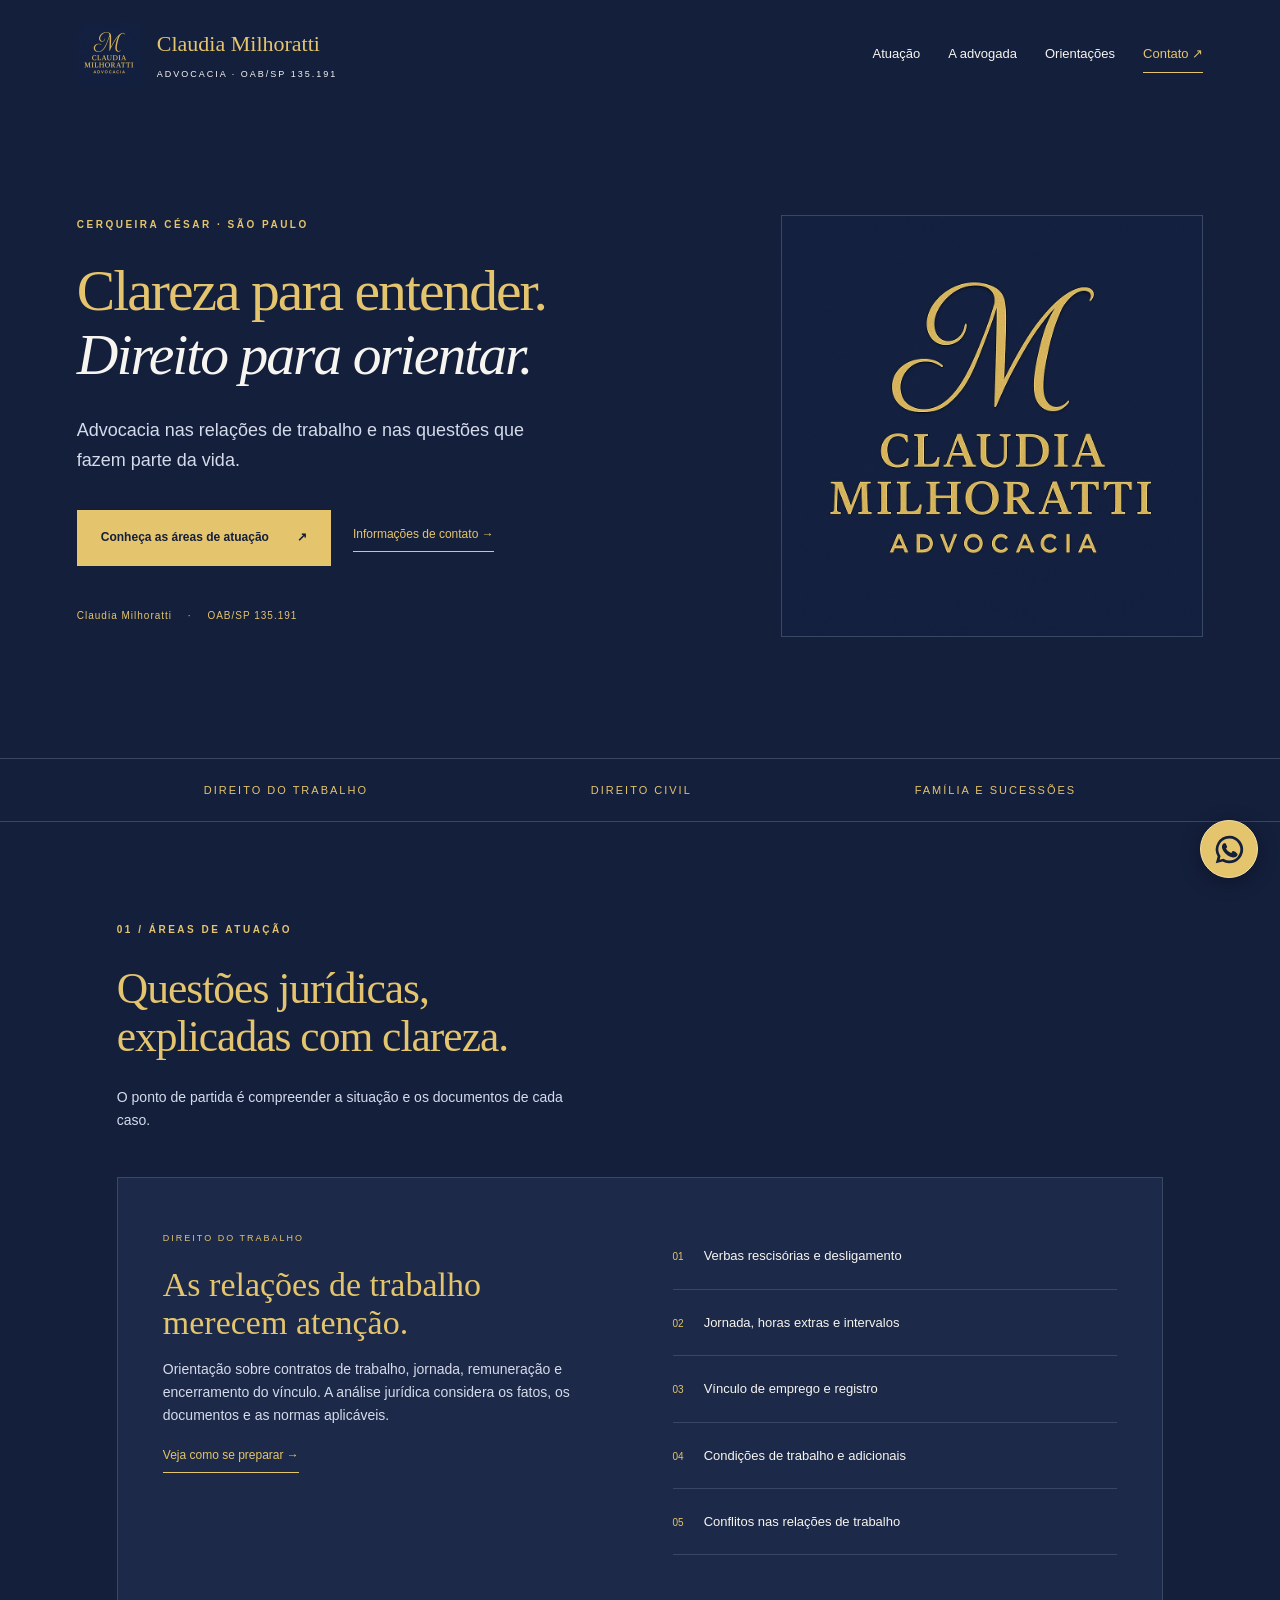
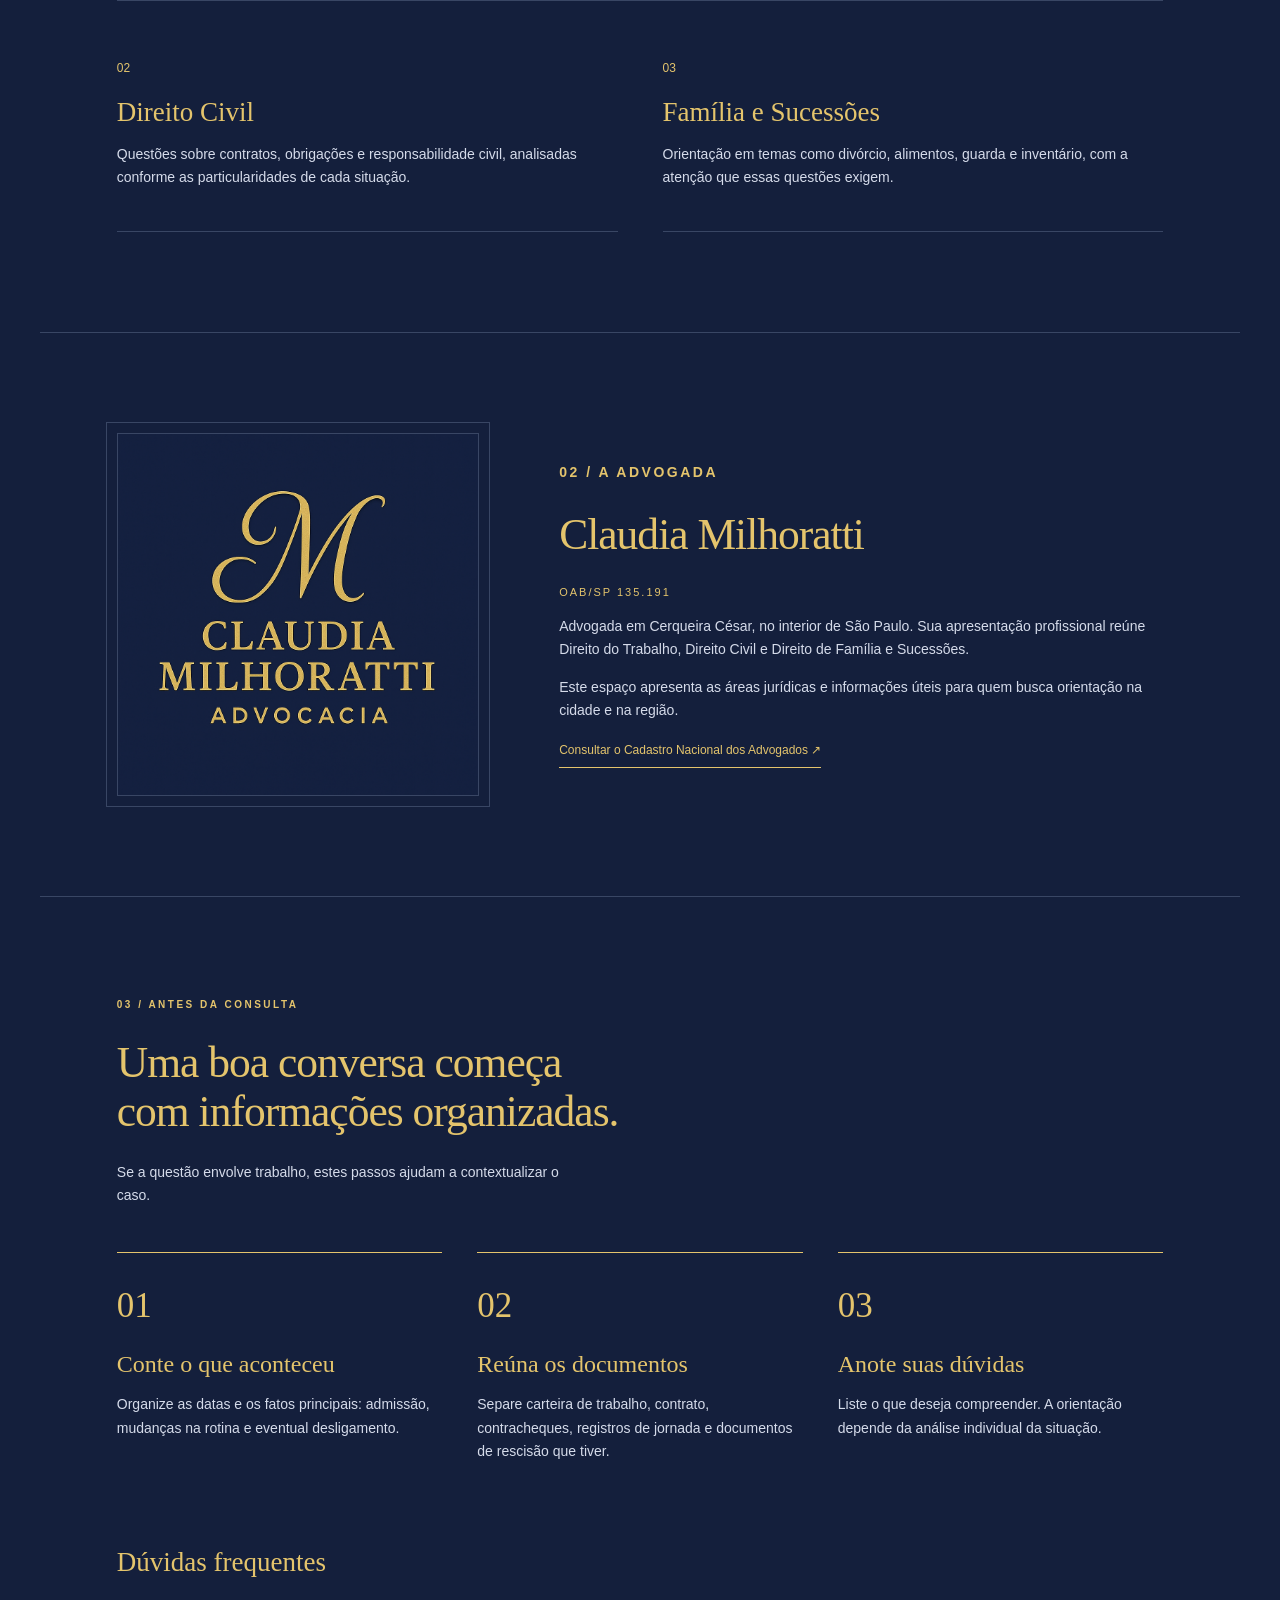
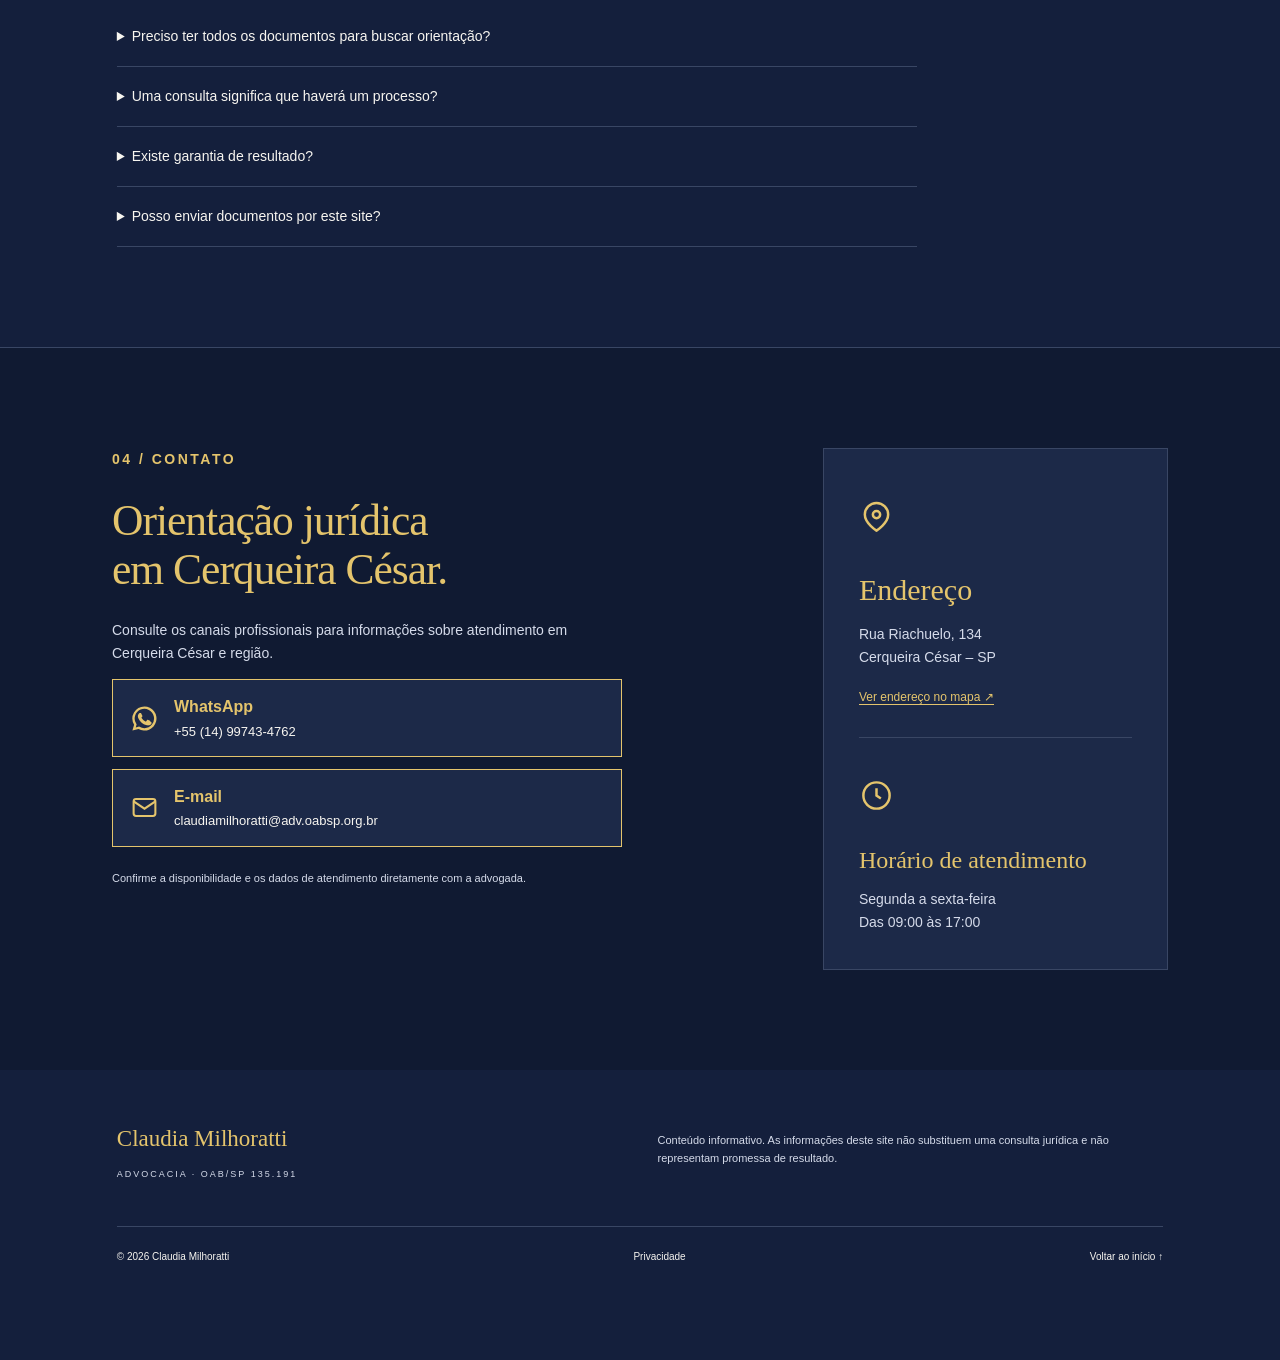
==== index.html @ a174decf "Add files via upload" ====
<!doctype html>
<html lang="pt-BR">
<head>
<meta charset="utf-8"><meta name="viewport" content="width=device-width, initial-scale=1">
<title>Claudia Milhoratti | Advocacia em Cerqueira César – SP</title>
<meta name="description" content="Claudia Milhoratti, OAB/SP 135.191. Advocacia em Cerqueira César e região, com informações sobre Direito do Trabalho, Civil, Família e Sucessões.">
<meta name="theme-color" content="#141f3c"><meta property="og:title" content="Claudia Milhoratti | Advocacia"><meta property="og:description" content="Direito do Trabalho e orientação jurídica em Cerqueira César – SP."><meta property="og:type" content="website"><meta property="og:locale" content="pt_BR">
<link rel="icon" href="assets/logo.png" type="image/png"><link rel="stylesheet" href="style.css"><script src="config.js" defer></script><script src="script.js" defer></script>
</head>
<body>
<a class="skip" href="#conteudo">Ir para o conteúdo</a>
<header><a class="brand" href="#inicio" aria-label="Claudia Milhoratti, início"><img class="brand-mark" src="assets/logo.png" alt="" width="64" height="64"><span>Claudia Milhoratti<small>ADVOCACIA · OAB/SP 135.191</small></span></a><button class="menu" aria-label="Abrir menu" aria-expanded="false" aria-controls="navegacao">Menu ☰</button><nav id="navegacao" aria-label="Principal"><a href="#atuacao">Atuação</a><a href="#sobre">A advogada</a><a href="#orientacoes">Orientações</a><a class="nav-contact" href="#contato">Contato ↗</a></nav></header>
<main id="conteudo">
<section class="hero" id="inicio"><div class="hero-copy"><p class="eyebrow">CERQUEIRA CÉSAR · SÃO PAULO</p><h1>Clareza para entender.<br><em>Direito para orientar.</em></h1><p class="lead">Advocacia nas relações de trabalho e nas questões que fazem parte da vida.</p><div class="hero-actions"><a class="button" href="#atuacao">Conheça as áreas de atuação <span>↗</span></a><a class="text-link" href="#contato">Informações de contato →</a></div><p class="hero-note">Claudia Milhoratti <span>·</span> OAB/SP 135.191</p></div><div class="hero-art"><img src="assets/logo.png" alt="Claudia Milhoratti Advocacia — logotipo dourado sobre azul-marinho" width="1024" height="1024"></div></section>
<div class="intro-strip"><span>Direito do Trabalho</span><span>Direito Civil</span><span>Família e Sucessões</span></div>
<section class="section" id="atuacao"><div class="section-heading"><p class="eyebrow">01 / ÁREAS DE ATUAÇÃO</p><h2>Questões jurídicas,<br>explicadas com clareza.</h2><p>O ponto de partida é compreender a situação e os documentos de cada caso.</p></div><div class="practice-feature"><div><span class="tag">DIREITO DO TRABALHO</span><h3>As relações de trabalho<br>merecem atenção.</h3><p>Orientação sobre contratos de trabalho, jornada, remuneração e encerramento do vínculo. A análise jurídica considera os fatos, os documentos e as normas aplicáveis.</p><a class="text-link" href="#orientacoes">Veja como se preparar →</a></div><ul class="topic-list"><li><span>01</span>Verbas rescisórias e desligamento</li><li><span>02</span>Jornada, horas extras e intervalos</li><li><span>03</span>Vínculo de emprego e registro</li><li><span>04</span>Condições de trabalho e adicionais</li><li><span>05</span>Conflitos nas relações de trabalho</li></ul></div><div class="secondary-practices"><article><span class="small-number">02</span><h3>Direito Civil</h3><p>Questões sobre contratos, obrigações e responsabilidade civil, analisadas conforme as particularidades de cada situação.</p></article><article><span class="small-number">03</span><h3>Família e Sucessões</h3><p>Orientação em temas como divórcio, alimentos, guarda e inventário, com a atenção que essas questões exigem.</p></article></div></section>
<section class="about section" id="sobre"><div class="about-seal"><img src="assets/logo.png" alt="Logotipo Claudia Milhoratti Advocacia" width="1024" height="1024" loading="lazy"></div><div><p class="eyebrow">02 / A ADVOGADA</p><h2>Claudia Milhoratti</h2><p class="registration">OAB/SP 135.191</p><p>Advogada em Cerqueira César, no interior de São Paulo. Sua apresentação profissional reúne Direito do Trabalho, Direito Civil e Direito de Família e Sucessões.</p><p>Este espaço apresenta as áreas jurídicas e informações úteis para quem busca orientação na cidade e na região.</p><a class="text-link" href="https://cna.oab.org.br/" target="_blank" rel="noopener noreferrer">Consultar o Cadastro Nacional dos Advogados ↗</a></div></section>
<section class="section preparation" id="orientacoes"><div class="section-heading"><p class="eyebrow">03 / ANTES DA CONSULTA</p><h2>Uma boa conversa começa<br>com informações organizadas.</h2><p>Se a questão envolve trabalho, estes passos ajudam a contextualizar o caso.</p></div><div class="steps"><article><span>01</span><h3>Conte o que aconteceu</h3><p>Organize as datas e os fatos principais: admissão, mudanças na rotina e eventual desligamento.</p></article><article><span>02</span><h3>Reúna os documentos</h3><p>Separe carteira de trabalho, contrato, contracheques, registros de jornada e documentos de rescisão que tiver.</p></article><article><span>03</span><h3>Anote suas dúvidas</h3><p>Liste o que deseja compreender. A orientação depende da análise individual da situação.</p></article></div><div class="faq"><h3>Dúvidas frequentes</h3><details><summary>Preciso ter todos os documentos para buscar orientação?</summary><p>Organize os documentos disponíveis. Durante a análise, poderão ser identificadas outras informações necessárias para compreender o caso.</p></details><details><summary>Uma consulta significa que haverá um processo?</summary><p>A consulta permite analisar a situação. As possibilidades podem incluir orientação, negociação ou medidas judiciais, conforme o caso e a decisão do cliente.</p></details><details><summary>Existe garantia de resultado?</summary><p>Não. Cada situação depende dos fatos, das provas, das normas aplicáveis e, quando houver processo, da avaliação dos órgãos competentes.</p></details><details><summary>Posso enviar documentos por este site?</summary><p>Este site não recebe documentos nem possui formulário de envio. Combine o canal adequado diretamente com a profissional antes de compartilhar informações pessoais.</p></details></div></section>
<section class="contact section" id="contato"><div><p class="eyebrow">04 / CONTATO</p><h2>Orientação jurídica<br>em Cerqueira César.</h2><p>Consulte os canais profissionais para informações sobre atendimento em Cerqueira César e região.</p><div id="contact-actions" class="contact-actions"><a class="contact-link" href="https://wa.me/5514997434762" target="_blank" rel="noopener noreferrer"><svg viewBox="0 0 24 24" aria-hidden="true"><path fill="currentColor" d="M12 2a10 10 0 0 0-8.6 15.1L2 22l5-1.3A10 10 0 1 0 12 2Zm0 18a8 8 0 0 1-4.1-1.1l-.4-.2-2.7.7.7-2.6-.3-.4A8 8 0 1 1 12 20Zm4.5-6.1c-.2-.1-1.5-.8-1.7-.8-.2-.1-.4-.1-.6.2l-.8 1c-.1.2-.3.2-.6.1a6.5 6.5 0 0 1-3.2-2.8c-.2-.3 0-.4.1-.6l.5-.6c.1-.2.1-.4 0-.6L9.4 8c-.2-.5-.4-.5-.6-.5h-.5c-.3 0-.6.1-.8.4-.3.3-1 1-1 2.3s1 2.6 1.1 2.8c.1.2 2 3.1 4.9 4.2 2.4.9 2.9.4 3.5.4.5-.1 1.5-.6 1.7-1.2.2-.6.2-1.1.1-1.2-.1-.2-.3-.3-.6-.4Z"/></svg><span><strong>WhatsApp</strong><small>+55 (14) 99743-4762</small></span></a><a class="contact-link" href="mailto:claudiamilhoratti@adv.oabsp.org.br"><svg viewBox="0 0 24 24" fill="none" stroke="currentColor" stroke-width="1.7" aria-hidden="true"><rect x="3" y="5" width="18" height="14" rx="2"/><path d="m3 7 9 6 9-6"/></svg><span><strong>E-mail</strong><small>claudiamilhoratti@adv.oabsp.org.br</small></span></a></div><p class="contact-note">Confirme a disponibilidade e os dados de atendimento diretamente com a advogada.</p></div><div class="location-card"><span class="location-symbol"><svg viewBox="0 0 24 24" fill="none" stroke="currentColor" stroke-width="1.7" aria-hidden="true"><path d="M20 10c0 6-8 11-8 11S4 16 4 10a8 8 0 1 1 16 0Z"/><circle cx="12" cy="10" r="2.5"/></svg></span><h3>Endereço</h3><p>Rua Riachuelo, 134<br>Cerqueira César – SP</p><a href="https://www.google.com/maps/search/?api=1&amp;query=Rua+Riachuelo%2C+134%2C+Cerqueira+C%C3%A9sar+SP" target="_blank" rel="noopener noreferrer">Ver endereço no mapa ↗</a><div class="office-hours"><span class="location-symbol"><svg viewBox="0 0 24 24" fill="none" stroke="currentColor" stroke-width="1.7" aria-hidden="true"><circle cx="12" cy="12" r="9"/><path d="M12 7v5l3 2"/></svg></span><h3>Horário de atendimento</h3><p>Segunda a sexta-feira<br>Das 09:00 às 17:00</p></div></div></section>
</main><footer><div><strong>Claudia Milhoratti</strong><p>ADVOCACIA · OAB/SP 135.191</p></div><p>Conteúdo informativo. As informações deste site não substituem uma consulta jurídica e não representam promessa de resultado.</p><div class="footer-bottom"><span>© <span id="year">2026</span> Claudia Milhoratti</span><a href="privacidade.html">Privacidade</a><a href="#inicio">Voltar ao início ↑</a></div></footer>
<a class="floating-whatsapp" href="https://wa.me/5514997434762" target="_blank" rel="noopener noreferrer" aria-label="Abrir WhatsApp de Claudia Milhoratti" title="WhatsApp"><svg viewBox="0 0 24 24" aria-hidden="true"><path fill="currentColor" d="M12 2a10 10 0 0 0-8.6 15.1L2 22l5-1.3A10 10 0 1 0 12 2Zm0 18a8 8 0 0 1-4.1-1.1l-.4-.2-2.7.7.7-2.6-.3-.4A8 8 0 1 1 12 20Zm4.5-6.1c-.2-.1-1.5-.8-1.7-.8-.2-.1-.4-.1-.6.2l-.8 1c-.1.2-.3.2-.6.1a6.5 6.5 0 0 1-3.2-2.8c-.2-.3 0-.4.1-.6l.5-.6c.1-.2.1-.4 0-.6L9.4 8c-.2-.5-.4-.5-.6-.5h-.5c-.3 0-.6.1-.8.4-.3.3-1 1-1 2.3s1 2.6 1.1 2.8c.1.2 2 3.1 4.9 4.2 2.4.9 2.9.4 3.5.4.5-.1 1.5-.6 1.7-1.2.2-.6.2-1.1.1-1.2-.1-.2-.3-.3-.6-.4Z"/></svg></a></body></html>
---- style.css ----
:root{--ink:#193b35;--paper:#f6f4ee;--muted:#626b64;--gold:#b19564;--line:#d9ddd3}*{box-sizing:border-box}html{scroll-behavior:smooth;scroll-padding-top:100px}body{margin:0;color:var(--ink);background:var(--paper);font-family:'Century Gothic',Arial,sans-serif;line-height:1.65}a{color:inherit;text-decoration:none}a:hover{text-decoration:underline}button{font:inherit}header{max-width:1320px;margin:auto;min-height:104px;padding:22px 6%;display:flex;justify-content:space-between;align-items:center;gap:30px}.brand{display:flex;align-items:center;gap:16px;font-family:Georgia,serif;font-size:22px}.brand small{display:block;font-family:Arial,sans-serif;font-size:9px;letter-spacing:2px;margin-top:4px}.mark{border:1px solid var(--gold);padding:9px;font-size:24px}nav{display:flex;gap:28px;align-items:center;font-size:13px}.nav-contact{border-bottom:1px solid var(--gold);padding:8px 0}.menu{display:none}.hero{max-width:1320px;margin:auto;display:grid;grid-template-columns:1.2fr .8fr;min-height:650px;padding:60px 6% 74px;gap:70px;align-items:center}.eyebrow{font-size:10px;letter-spacing:2.5px;font-weight:bold;margin:0 0 25px}h1,h2,h3{font-family:Georgia,'Times New Roman',serif;font-weight:400;line-height:1.12}h1{font-size:clamp(42px,4.5vw,67px);letter-spacing:-2px;margin:0 0 28px}h1 em{font-weight:400;color:#597368}h2{font-size:clamp(32px,3.4vw,48px);letter-spacing:-1px;margin:0 0 25px}h3{font-size:27px;margin:16px 0}.lead{font-size:18px;max-width:470px;color:var(--muted)}.hero-actions{display:flex;flex-wrap:wrap;align-items:center;gap:22px;margin:35px 0}.button{display:inline-flex;gap:28px;align-items:center;padding:17px 23px;background:var(--ink);color:white;font-size:12px;border:1px solid var(--ink)}.button:hover{background:#2b5448;text-decoration:none}.text-link{font-size:12px;border-bottom:1px solid var(--gold);padding-bottom:6px;display:inline-block}.hero-note{font-size:10px;letter-spacing:1px;margin-top:42px}.hero-note span{margin:0 12px}.hero-art{height:490px;background:#dfe5da;padding:36px;position:relative;overflow:hidden}.arch{height:100%;border:1px solid #a4b39f;border-radius:220px 220px 0 0;background:linear-gradient(135deg,#e9ece1,#c3d1be);display:flex;flex-direction:column;align-items:center;justify-content:center}.art-monogram{font-family:Georgia,serif;font-size:99px;letter-spacing:-8px;color:#3d6050}.art-line{height:1px;width:90px;background:var(--gold);margin:18px}.arch p{font-size:11px;letter-spacing:4px;line-height:2.1;text-align:center}.art-caption{position:absolute;bottom:12px;left:0;right:0;text-align:center;font-size:8px;letter-spacing:2px}.intro-strip{padding:22px 8%;border-top:1px solid var(--line);border-bottom:1px solid var(--line);display:flex;justify-content:space-around;gap:20px;font-size:11px;letter-spacing:2px;text-transform:uppercase}.section{max-width:1200px;margin:auto;padding:100px 6%}.section-heading{max-width:660px;margin-bottom:45px}.section-heading>p:last-child{max-width:460px;color:var(--muted);font-size:14px}.practice-feature{display:grid;grid-template-columns:1fr 1fr;gap:65px;background:#e9ede4;padding:45px}.tag{font-size:9px;letter-spacing:2px}.practice-feature h3{font-size:34px}.practice-feature p,.secondary-practices p,.about p,.steps p{color:var(--muted);font-size:14px}.topic-list{list-style:none;margin:0;padding:0}.topic-list li{border-bottom:1px solid #cbd3c4;padding:22px 0;font-size:13px}.topic-list span{font-size:10px;color:#74846f;margin-right:20px}.secondary-practices{display:grid;grid-template-columns:1fr 1fr;gap:45px;margin-top:38px}.secondary-practices article{border-bottom:1px solid var(--line);padding:15px 0 28px}.small-number{color:var(--gold);font-size:12px}.about{display:grid;grid-template-columns:.75fr 1.25fr;gap:80px;border-top:1px solid var(--line);border-bottom:1px solid var(--line);align-items:center}.about-seal{text-align:center;border:1px solid #c9d0c1;outline:1px solid #c9d0c1;outline-offset:10px;padding:48px 20px}.about-seal>span{font-size:65px;font-family:Georgia,serif;color:#74856b}.about-seal p{letter-spacing:4px;font-size:18px;color:var(--ink)}.about-seal small{letter-spacing:3px;font-size:8px}.about .registration{color:#947a50;font-size:11px;letter-spacing:2px}.steps{display:grid;grid-template-columns:repeat(3,1fr);gap:35px}.steps article{border-top:1px solid var(--gold);padding-top:24px}.steps article>span{font-family:Georgia,serif;font-size:35px;color:#9aaa91}.steps h3{font-size:24px}.faq{margin-top:70px;max-width:800px}.faq h3{margin-bottom:30px}details{border-bottom:1px solid var(--line);padding:18px 0}summary{cursor:pointer;font-size:14px}details p{font-size:13px;color:var(--muted);max-width:680px}.contact{max-width:none;background:var(--ink);color:var(--paper);display:grid;grid-template-columns:1.3fr .7fr;gap:70px;padding-left:max(6%,calc((100vw - 1056px)/2));padding-right:max(6%,calc((100vw - 1056px)/2))}.contact .eyebrow{color:#b7c6ae}.contact p{max-width:490px;color:#c6d0c8;font-size:14px}.contact .contact-note{font-size:11px;margin-top:22px}.light{background:var(--paper);color:var(--ink);border-color:var(--paper)}.light:hover{background:#dfe5da}.location-card{border:1px solid #5b7466;padding:35px;align-self:center}.location-symbol{font-size:44px;color:#b3c1a6}.location-card h3{font-size:30px}.location-card a{font-size:12px;border-bottom:1px solid var(--gold)}.location-card .region{font-size:11px;margin:25px 0}.contact-actions{display:flex;gap:12px;flex-wrap:wrap}footer{max-width:1200px;padding:50px 6% 25px;margin:auto;display:grid;grid-template-columns:1fr 1fr;gap:35px}footer strong{font-family:Georgia,serif;font-size:23px;font-weight:400}footer p{font-size:11px;color:var(--muted)}footer>div>p{font-size:9px;letter-spacing:2px}.footer-bottom{grid-column:1/-1;border-top:1px solid var(--line);padding-top:22px;display:flex;justify-content:space-between;gap:20px;font-size:10px}.skip{position:absolute;left:10px;top:-80px;background:white;padding:10px;z-index:10}.skip:focus{top:10px}:focus-visible{outline:3px solid #b19564;outline-offset:5px}.privacy{max-width:800px;margin:auto;padding:60px 25px}.privacy h1{font-size:45px}.privacy p{color:var(--muted)}@media(max-width:850px){header{padding:20px 6%;min-height:90px;flex-wrap:wrap}.brand{font-size:19px}.menu{display:block;border:1px solid var(--line);padding:7px 12px;background:transparent;color:var(--ink);font-size:12px}nav{display:none;width:100%;flex-direction:column;align-items:flex-start;gap:16px;padding:15px 0}nav.open{display:flex}.hero{gap:35px;min-height:auto;padding-top:35px}.hero-art{height:390px;padding:25px}h1{font-size:44px}.section{padding-top:70px;padding-bottom:70px}.practice-feature{gap:30px;padding:30px}.about{gap:40px}.contact{gap:35px}.intro-strip{font-size:9px;letter-spacing:1px}.hero-actions{gap:18px}.hero-note{margin-top:25px}}@media(max-width:600px){.hero{grid-template-columns:1fr;padding-bottom:40px}.hero-art{height:300px}.art-monogram{font-size:76px}.arch p{font-size:9px}.hero-copy{padding-top:10px}h1{font-size:43px}.lead{font-size:16px}.intro-strip{flex-wrap:wrap;justify-content:center;padding:20px}.practice-feature,.secondary-practices,.about,.steps,.contact,footer{grid-template-columns:1fr}.practice-feature{padding:25px}.secondary-practices{gap:10px}.about-seal{max-width:260px;width:100%;margin:auto}.about{gap:50px}.steps{gap:25px}.contact{padding:65px 6%}.footer-bottom{flex-wrap:wrap}.eyebrow{font-size:9px}.section-heading{margin-bottom:32px}.topic-list li{padding:18px 0}.hero-actions{align-items:flex-start;flex-direction:column}}@media(prefers-reduced-motion:reduce){html{scroll-behavior:auto}}

/* Identidade visual Claudia Milhoratti: azul-marinho, dourado e branco. */
:root{--ink:#f7f5f0;--paper:#141f3c;--muted:#d5dbea;--gold:#e4c46c;--line:#394664;--panel:#1c2948}body{background:var(--paper);color:var(--ink)}h1,h2,h3,.brand,.eyebrow,.tag,.hero-note,.intro-strip,.text-link,.nav-contact,footer strong{color:var(--gold)}h1 em{color:var(--ink)}.brand small{color:var(--ink)}.brand-mark{width:64px;height:auto;object-fit:contain}.hero-art{height:auto;aspect-ratio:1;padding:0;background:var(--paper);border:1px solid var(--line)}.hero-art img,.about-seal img{display:block;width:100%;height:auto}.about-seal{padding:0;border-color:var(--line);outline-color:var(--line)}.practice-feature,.location-card{background:var(--panel);border:1px solid var(--line)}.topic-list li{border-color:var(--line)}.topic-list span,.steps article>span,.about .registration,.about .eyebrow{color:var(--gold)}.button,.light{background:var(--gold);color:#141f3c;border-color:var(--gold);font-weight:bold}.button:hover,.light:hover{background:#f5d995;color:#141f3c}.contact{background:#101a32;color:var(--ink);border-top:1px solid var(--line)}.contact .eyebrow{color:var(--gold)}.contact p{color:var(--muted)}.location-symbol{color:var(--gold);display:block}.location-symbol svg{width:35px;height:35px}.contact-actions{display:grid;gap:12px;max-width:510px}.contact-link{display:flex;align-items:center;gap:15px;padding:14px 17px;border:1px solid var(--gold);color:var(--gold);background:var(--panel);min-width:0}.contact-link:hover{background:#253453;text-decoration:none}.contact-link svg{width:29px;height:29px;flex-shrink:0}.contact-link span{min-width:0}.contact-link strong,.contact-link small{display:block}.contact-link small{color:var(--ink);font-size:13px;overflow-wrap:anywhere}.location-card a,.privacy p a{color:var(--gold)}.floating-whatsapp{position:fixed;z-index:5;bottom:22px;right:22px;width:58px;height:58px;border-radius:50%;display:grid;place-items:center;background:#e4c46c;color:#141f3c;box-shadow:0 4px 20px #0005;border:1px solid #f6e1a1}.floating-whatsapp svg{width:33px;height:33px}.floating-whatsapp:hover{background:#f5d995}.skip{background:var(--gold);color:#141f3c}:focus-visible{outline-color:var(--gold)}footer{padding-bottom:95px}@media(max-width:600px){.hero-art{height:auto;max-width:460px;width:100%;margin:auto}.brand-mark{width:48px}.brand{gap:9px}.floating-whatsapp{width:52px;height:52px;right:14px;bottom:14px}.contact-link{padding:12px;gap:10px}.contact-link small{font-size:12px}.location-card{padding:25px}}

.office-hours{margin-top:28px;padding-top:24px;border-top:1px solid var(--line)}.office-hours h3{font-size:24px;margin:12px 0}.office-hours p{margin-bottom:0}.brand-mark{aspect-ratio:1;object-fit:contain}
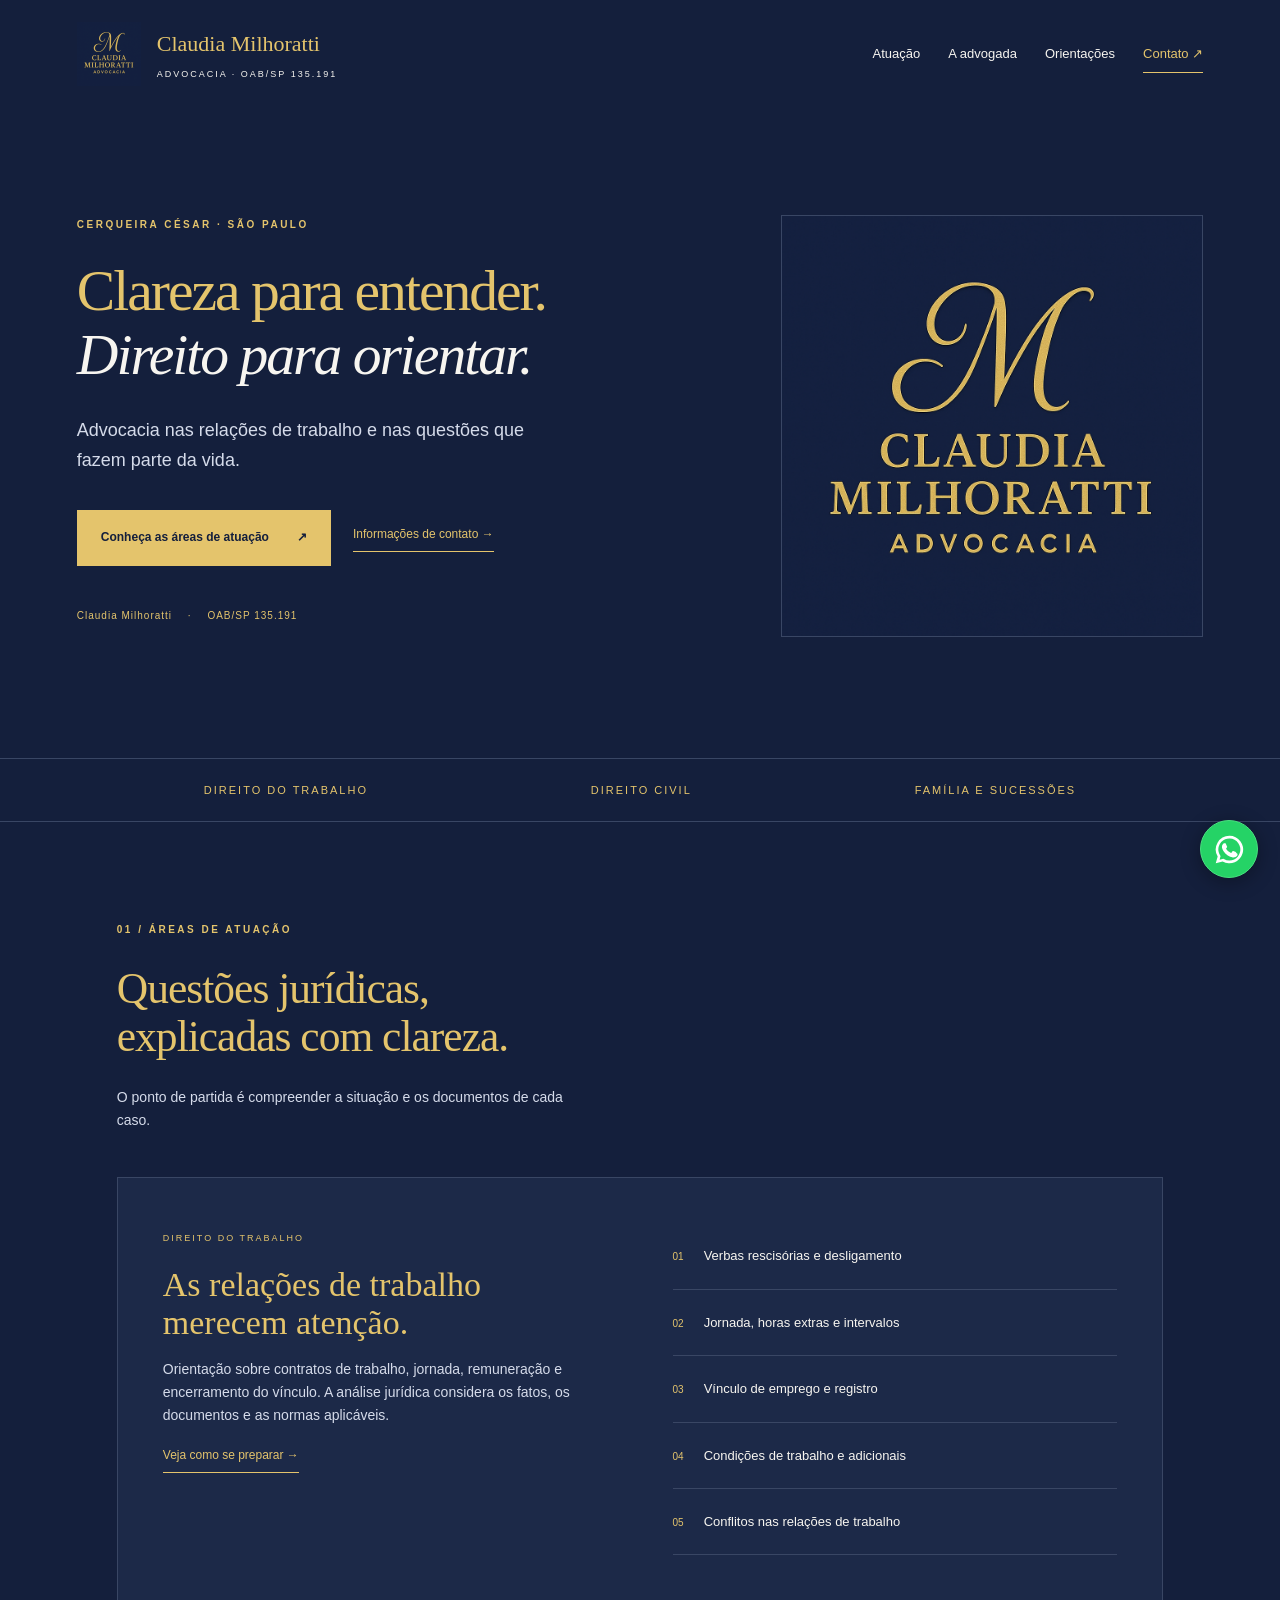
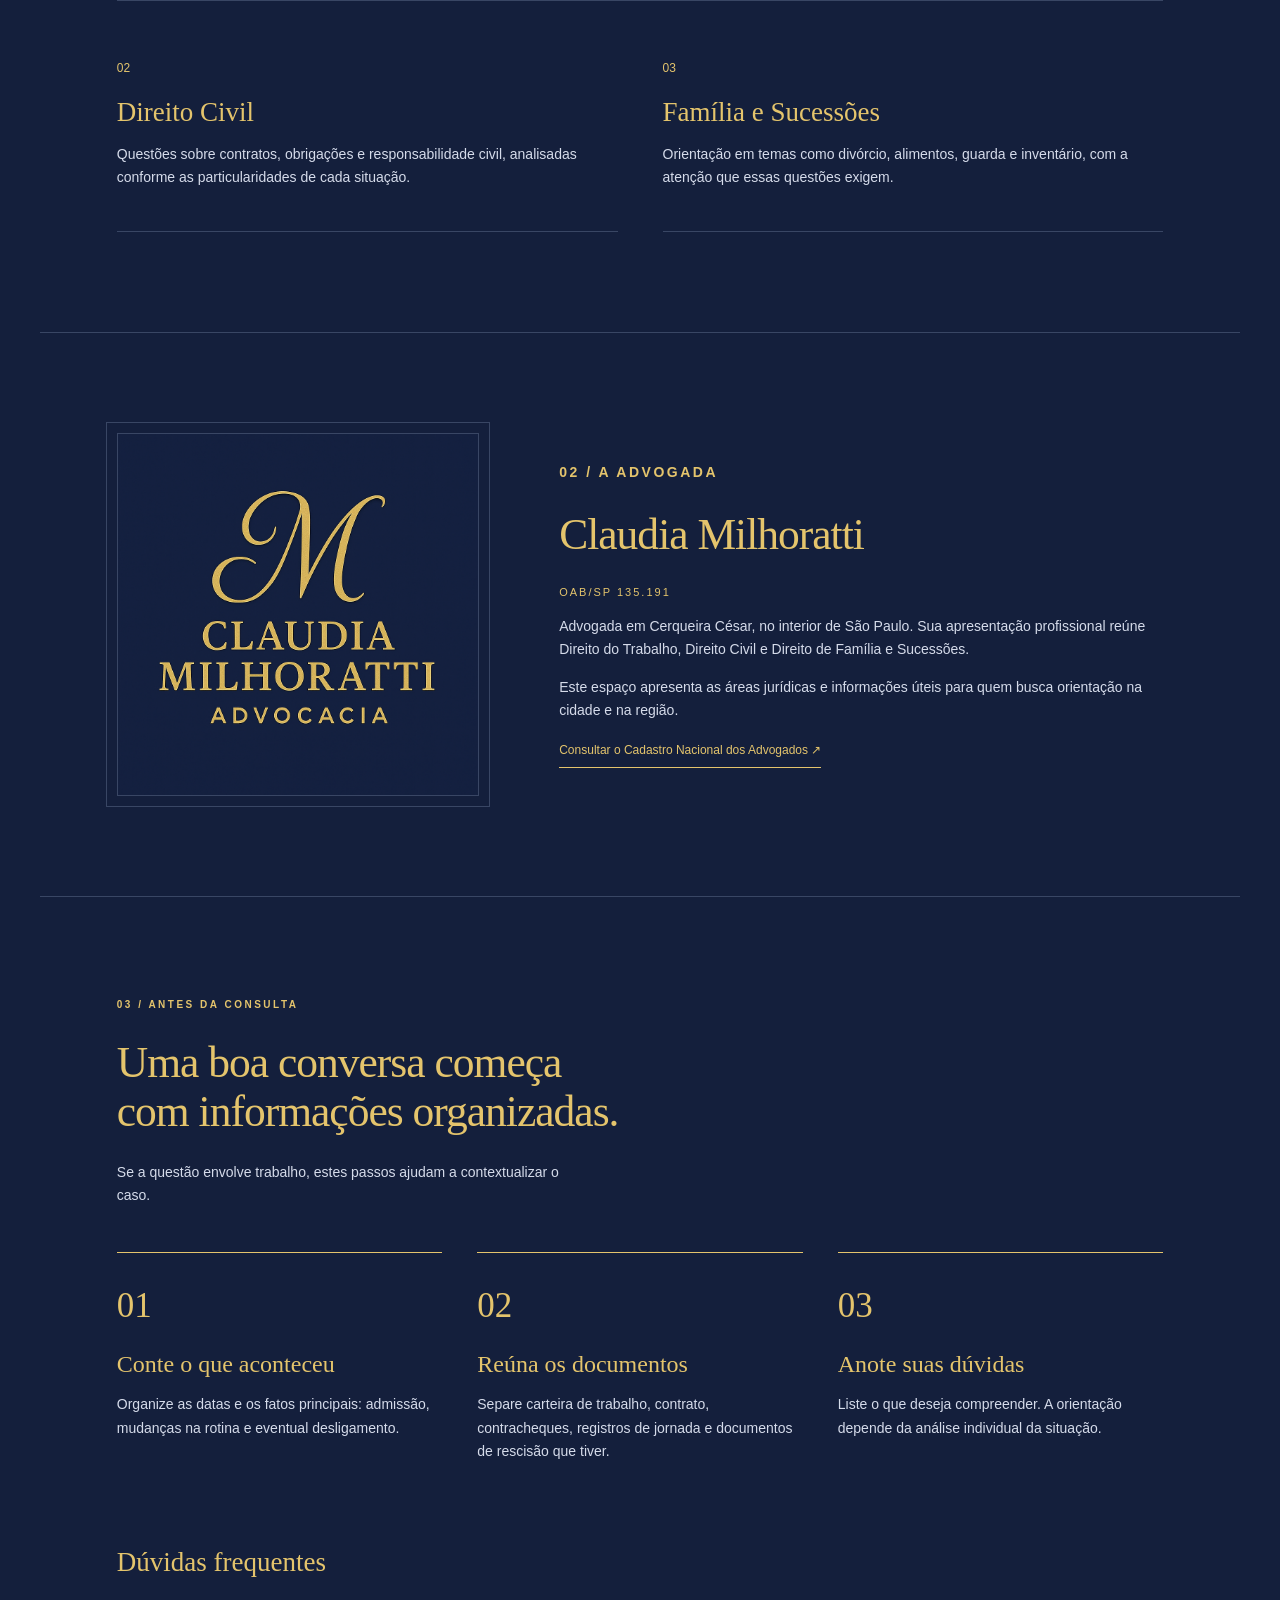
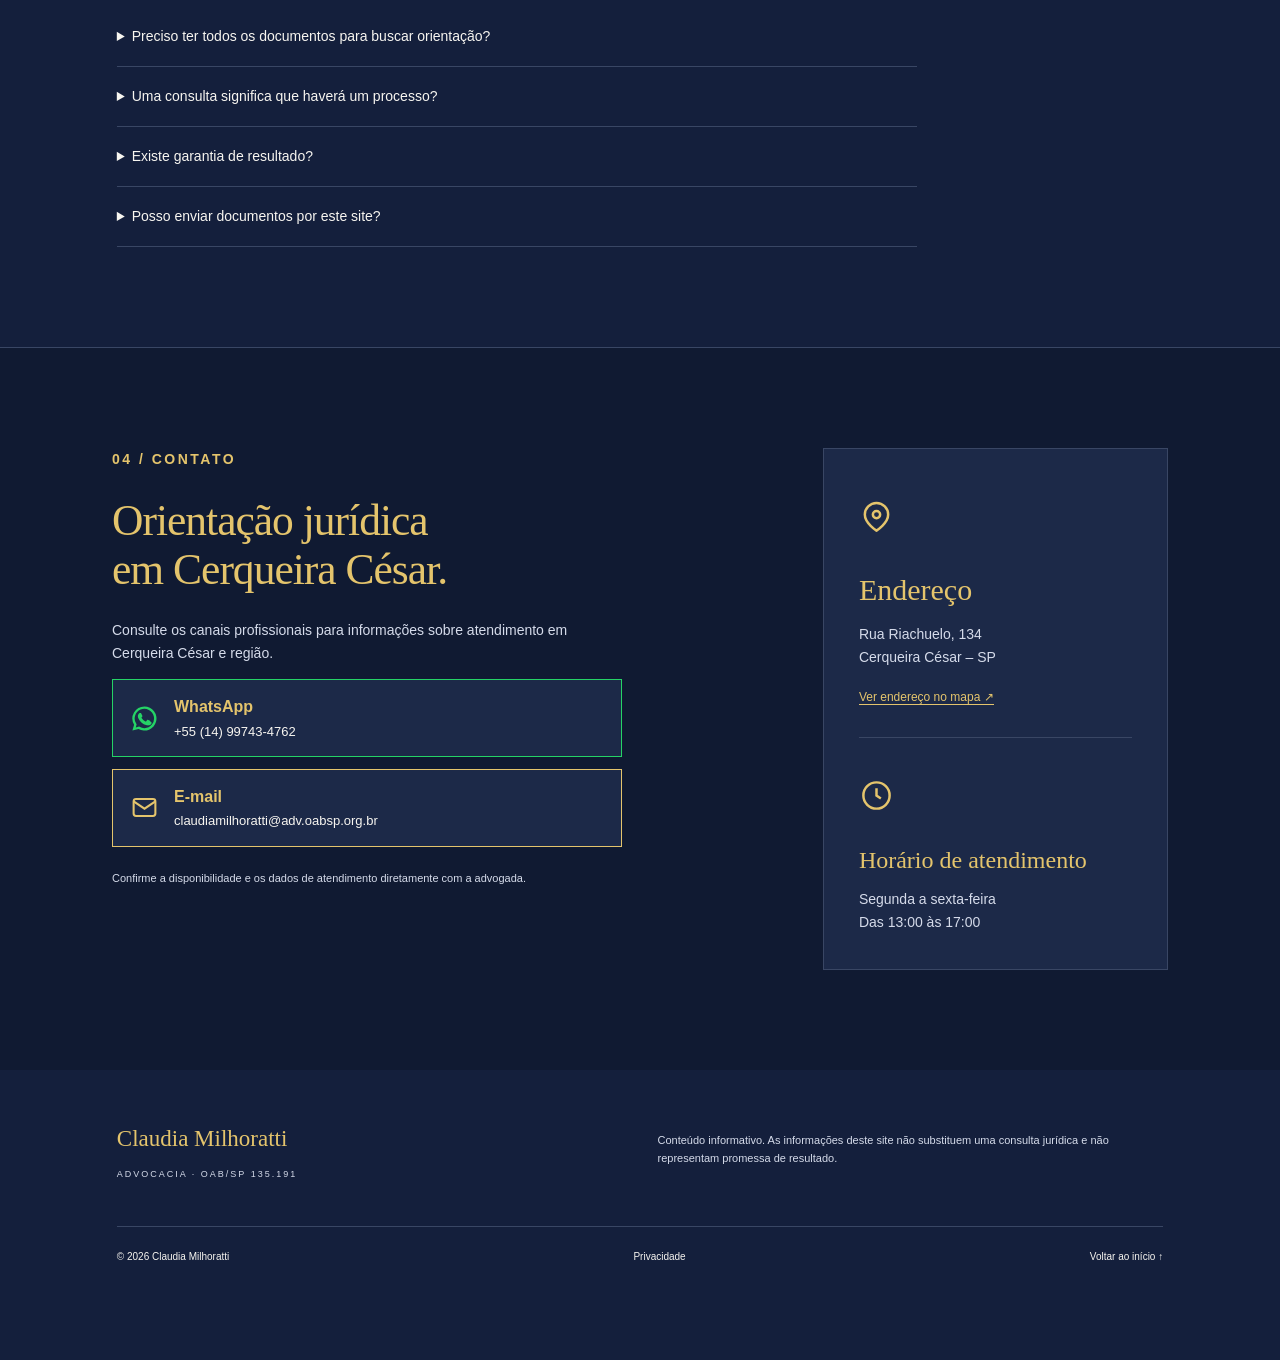
==== commit 1cd25fef: "Add files via upload" ====
--- a/index.html
+++ b/index.html
@@ -16,6 +16,6 @@
 <section class="section" id="atuacao"><div class="section-heading"><p class="eyebrow">01 / ÁREAS DE ATUAÇÃO</p><h2>Questões jurídicas,<br>explicadas com clareza.</h2><p>O ponto de partida é compreender a situação e os documentos de cada caso.</p></div><div class="practice-feature"><div><span class="tag">DIREITO DO TRABALHO</span><h3>As relações de trabalho<br>merecem atenção.</h3><p>Orientação sobre contratos de trabalho, jornada, remuneração e encerramento do vínculo. A análise jurídica considera os fatos, os documentos e as normas aplicáveis.</p><a class="text-link" href="#orientacoes">Veja como se preparar →</a></div><ul class="topic-list"><li><span>01</span>Verbas rescisórias e desligamento</li><li><span>02</span>Jornada, horas extras e intervalos</li><li><span>03</span>Vínculo de emprego e registro</li><li><span>04</span>Condições de trabalho e adicionais</li><li><span>05</span>Conflitos nas relações de trabalho</li></ul></div><div class="secondary-practices"><article><span class="small-number">02</span><h3>Direito Civil</h3><p>Questões sobre contratos, obrigações e responsabilidade civil, analisadas conforme as particularidades de cada situação.</p></article><article><span class="small-number">03</span><h3>Família e Sucessões</h3><p>Orientação em temas como divórcio, alimentos, guarda e inventário, com a atenção que essas questões exigem.</p></article></div></section>
 <section class="about section" id="sobre"><div class="about-seal"><img src="assets/logo.png" alt="Logotipo Claudia Milhoratti Advocacia" width="1024" height="1024" loading="lazy"></div><div><p class="eyebrow">02 / A ADVOGADA</p><h2>Claudia Milhoratti</h2><p class="registration">OAB/SP 135.191</p><p>Advogada em Cerqueira César, no interior de São Paulo. Sua apresentação profissional reúne Direito do Trabalho, Direito Civil e Direito de Família e Sucessões.</p><p>Este espaço apresenta as áreas jurídicas e informações úteis para quem busca orientação na cidade e na região.</p><a class="text-link" href="https://cna.oab.org.br/" target="_blank" rel="noopener noreferrer">Consultar o Cadastro Nacional dos Advogados ↗</a></div></section>
 <section class="section preparation" id="orientacoes"><div class="section-heading"><p class="eyebrow">03 / ANTES DA CONSULTA</p><h2>Uma boa conversa começa<br>com informações organizadas.</h2><p>Se a questão envolve trabalho, estes passos ajudam a contextualizar o caso.</p></div><div class="steps"><article><span>01</span><h3>Conte o que aconteceu</h3><p>Organize as datas e os fatos principais: admissão, mudanças na rotina e eventual desligamento.</p></article><article><span>02</span><h3>Reúna os documentos</h3><p>Separe carteira de trabalho, contrato, contracheques, registros de jornada e documentos de rescisão que tiver.</p></article><article><span>03</span><h3>Anote suas dúvidas</h3><p>Liste o que deseja compreender. A orientação depende da análise individual da situação.</p></article></div><div class="faq"><h3>Dúvidas frequentes</h3><details><summary>Preciso ter todos os documentos para buscar orientação?</summary><p>Organize os documentos disponíveis. Durante a análise, poderão ser identificadas outras informações necessárias para compreender o caso.</p></details><details><summary>Uma consulta significa que haverá um processo?</summary><p>A consulta permite analisar a situação. As possibilidades podem incluir orientação, negociação ou medidas judiciais, conforme o caso e a decisão do cliente.</p></details><details><summary>Existe garantia de resultado?</summary><p>Não. Cada situação depende dos fatos, das provas, das normas aplicáveis e, quando houver processo, da avaliação dos órgãos competentes.</p></details><details><summary>Posso enviar documentos por este site?</summary><p>Este site não recebe documentos nem possui formulário de envio. Combine o canal adequado diretamente com a profissional antes de compartilhar informações pessoais.</p></details></div></section>
-<section class="contact section" id="contato"><div><p class="eyebrow">04 / CONTATO</p><h2>Orientação jurídica<br>em Cerqueira César.</h2><p>Consulte os canais profissionais para informações sobre atendimento em Cerqueira César e região.</p><div id="contact-actions" class="contact-actions"><a class="contact-link" href="https://wa.me/5514997434762" target="_blank" rel="noopener noreferrer"><svg viewBox="0 0 24 24" aria-hidden="true"><path fill="currentColor" d="M12 2a10 10 0 0 0-8.6 15.1L2 22l5-1.3A10 10 0 1 0 12 2Zm0 18a8 8 0 0 1-4.1-1.1l-.4-.2-2.7.7.7-2.6-.3-.4A8 8 0 1 1 12 20Zm4.5-6.1c-.2-.1-1.5-.8-1.7-.8-.2-.1-.4-.1-.6.2l-.8 1c-.1.2-.3.2-.6.1a6.5 6.5 0 0 1-3.2-2.8c-.2-.3 0-.4.1-.6l.5-.6c.1-.2.1-.4 0-.6L9.4 8c-.2-.5-.4-.5-.6-.5h-.5c-.3 0-.6.1-.8.4-.3.3-1 1-1 2.3s1 2.6 1.1 2.8c.1.2 2 3.1 4.9 4.2 2.4.9 2.9.4 3.5.4.5-.1 1.5-.6 1.7-1.2.2-.6.2-1.1.1-1.2-.1-.2-.3-.3-.6-.4Z"/></svg><span><strong>WhatsApp</strong><small>+55 (14) 99743-4762</small></span></a><a class="contact-link" href="mailto:claudiamilhoratti@adv.oabsp.org.br"><svg viewBox="0 0 24 24" fill="none" stroke="currentColor" stroke-width="1.7" aria-hidden="true"><rect x="3" y="5" width="18" height="14" rx="2"/><path d="m3 7 9 6 9-6"/></svg><span><strong>E-mail</strong><small>claudiamilhoratti@adv.oabsp.org.br</small></span></a></div><p class="contact-note">Confirme a disponibilidade e os dados de atendimento diretamente com a advogada.</p></div><div class="location-card"><span class="location-symbol"><svg viewBox="0 0 24 24" fill="none" stroke="currentColor" stroke-width="1.7" aria-hidden="true"><path d="M20 10c0 6-8 11-8 11S4 16 4 10a8 8 0 1 1 16 0Z"/><circle cx="12" cy="10" r="2.5"/></svg></span><h3>Endereço</h3><p>Rua Riachuelo, 134<br>Cerqueira César – SP</p><a href="https://www.google.com/maps/search/?api=1&amp;query=Rua+Riachuelo%2C+134%2C+Cerqueira+C%C3%A9sar+SP" target="_blank" rel="noopener noreferrer">Ver endereço no mapa ↗</a><div class="office-hours"><span class="location-symbol"><svg viewBox="0 0 24 24" fill="none" stroke="currentColor" stroke-width="1.7" aria-hidden="true"><circle cx="12" cy="12" r="9"/><path d="M12 7v5l3 2"/></svg></span><h3>Horário de atendimento</h3><p>Segunda a sexta-feira<br>Das 09:00 às 17:00</p></div></div></section>
+<section class="contact section" id="contato"><div><p class="eyebrow">04 / CONTATO</p><h2>Orientação jurídica<br>em Cerqueira César.</h2><p>Consulte os canais profissionais para informações sobre atendimento em Cerqueira César e região.</p><div id="contact-actions" class="contact-actions"><a class="contact-link whatsapp-link" href="https://wa.me/5514997434762" target="_blank" rel="noopener noreferrer"><svg viewBox="0 0 24 24" aria-hidden="true"><path fill="currentColor" d="M12 2a10 10 0 0 0-8.6 15.1L2 22l5-1.3A10 10 0 1 0 12 2Zm0 18a8 8 0 0 1-4.1-1.1l-.4-.2-2.7.7.7-2.6-.3-.4A8 8 0 1 1 12 20Zm4.5-6.1c-.2-.1-1.5-.8-1.7-.8-.2-.1-.4-.1-.6.2l-.8 1c-.1.2-.3.2-.6.1a6.5 6.5 0 0 1-3.2-2.8c-.2-.3 0-.4.1-.6l.5-.6c.1-.2.1-.4 0-.6L9.4 8c-.2-.5-.4-.5-.6-.5h-.5c-.3 0-.6.1-.8.4-.3.3-1 1-1 2.3s1 2.6 1.1 2.8c.1.2 2 3.1 4.9 4.2 2.4.9 2.9.4 3.5.4.5-.1 1.5-.6 1.7-1.2.2-.6.2-1.1.1-1.2-.1-.2-.3-.3-.6-.4Z"/></svg><span><strong>WhatsApp</strong><small>+55 (14) 99743-4762</small></span></a><a class="contact-link" href="mailto:claudiamilhoratti@adv.oabsp.org.br"><svg viewBox="0 0 24 24" fill="none" stroke="currentColor" stroke-width="1.7" aria-hidden="true"><rect x="3" y="5" width="18" height="14" rx="2"/><path d="m3 7 9 6 9-6"/></svg><span><strong>E-mail</strong><small>claudiamilhoratti@adv.oabsp.org.br</small></span></a></div><p class="contact-note">Confirme a disponibilidade e os dados de atendimento diretamente com a advogada.</p></div><div class="location-card"><span class="location-symbol"><svg viewBox="0 0 24 24" fill="none" stroke="currentColor" stroke-width="1.7" aria-hidden="true"><path d="M20 10c0 6-8 11-8 11S4 16 4 10a8 8 0 1 1 16 0Z"/><circle cx="12" cy="10" r="2.5"/></svg></span><h3>Endereço</h3><p>Rua Riachuelo, 134<br>Cerqueira César – SP</p><a href="https://www.google.com/maps/search/?api=1&amp;query=Rua+Riachuelo%2C+134%2C+Cerqueira+C%C3%A9sar+SP" target="_blank" rel="noopener noreferrer">Ver endereço no mapa ↗</a><div class="office-hours"><span class="location-symbol"><svg viewBox="0 0 24 24" fill="none" stroke="currentColor" stroke-width="1.7" aria-hidden="true"><circle cx="12" cy="12" r="9"/><path d="M12 7v5l3 2"/></svg></span><h3>Horário de atendimento</h3><p>Segunda a sexta-feira<br>Das 13:00 às 17:00</p></div></div></section>
 </main><footer><div><strong>Claudia Milhoratti</strong><p>ADVOCACIA · OAB/SP 135.191</p></div><p>Conteúdo informativo. As informações deste site não substituem uma consulta jurídica e não representam promessa de resultado.</p><div class="footer-bottom"><span>© <span id="year">2026</span> Claudia Milhoratti</span><a href="privacidade.html">Privacidade</a><a href="#inicio">Voltar ao início ↑</a></div></footer>
 <a class="floating-whatsapp" href="https://wa.me/5514997434762" target="_blank" rel="noopener noreferrer" aria-label="Abrir WhatsApp de Claudia Milhoratti" title="WhatsApp"><svg viewBox="0 0 24 24" aria-hidden="true"><path fill="currentColor" d="M12 2a10 10 0 0 0-8.6 15.1L2 22l5-1.3A10 10 0 1 0 12 2Zm0 18a8 8 0 0 1-4.1-1.1l-.4-.2-2.7.7.7-2.6-.3-.4A8 8 0 1 1 12 20Zm4.5-6.1c-.2-.1-1.5-.8-1.7-.8-.2-.1-.4-.1-.6.2l-.8 1c-.1.2-.3.2-.6.1a6.5 6.5 0 0 1-3.2-2.8c-.2-.3 0-.4.1-.6l.5-.6c.1-.2.1-.4 0-.6L9.4 8c-.2-.5-.4-.5-.6-.5h-.5c-.3 0-.6.1-.8.4-.3.3-1 1-1 2.3s1 2.6 1.1 2.8c.1.2 2 3.1 4.9 4.2 2.4.9 2.9.4 3.5.4.5-.1 1.5-.6 1.7-1.2.2-.6.2-1.1.1-1.2-.1-.2-.3-.3-.6-.4Z"/></svg></a></body></html>
--- a/style.css
+++ b/style.css
@@ -1,6 +1,6 @@
 :root{--ink:#193b35;--paper:#f6f4ee;--muted:#626b64;--gold:#b19564;--line:#d9ddd3}*{box-sizing:border-box}html{scroll-behavior:smooth;scroll-padding-top:100px}body{margin:0;color:var(--ink);background:var(--paper);font-family:'Century Gothic',Arial,sans-serif;line-height:1.65}a{color:inherit;text-decoration:none}a:hover{text-decoration:underline}button{font:inherit}header{max-width:1320px;margin:auto;min-height:104px;padding:22px 6%;display:flex;justify-content:space-between;align-items:center;gap:30px}.brand{display:flex;align-items:center;gap:16px;font-family:Georgia,serif;font-size:22px}.brand small{display:block;font-family:Arial,sans-serif;font-size:9px;letter-spacing:2px;margin-top:4px}.mark{border:1px solid var(--gold);padding:9px;font-size:24px}nav{display:flex;gap:28px;align-items:center;font-size:13px}.nav-contact{border-bottom:1px solid var(--gold);padding:8px 0}.menu{display:none}.hero{max-width:1320px;margin:auto;display:grid;grid-template-columns:1.2fr .8fr;min-height:650px;padding:60px 6% 74px;gap:70px;align-items:center}.eyebrow{font-size:10px;letter-spacing:2.5px;font-weight:bold;margin:0 0 25px}h1,h2,h3{font-family:Georgia,'Times New Roman',serif;font-weight:400;line-height:1.12}h1{font-size:clamp(42px,4.5vw,67px);letter-spacing:-2px;margin:0 0 28px}h1 em{font-weight:400;color:#597368}h2{font-size:clamp(32px,3.4vw,48px);letter-spacing:-1px;margin:0 0 25px}h3{font-size:27px;margin:16px 0}.lead{font-size:18px;max-width:470px;color:var(--muted)}.hero-actions{display:flex;flex-wrap:wrap;align-items:center;gap:22px;margin:35px 0}.button{display:inline-flex;gap:28px;align-items:center;padding:17px 23px;background:var(--ink);color:white;font-size:12px;border:1px solid var(--ink)}.button:hover{background:#2b5448;text-decoration:none}.text-link{font-size:12px;border-bottom:1px solid var(--gold);padding-bottom:6px;display:inline-block}.hero-note{font-size:10px;letter-spacing:1px;margin-top:42px}.hero-note span{margin:0 12px}.hero-art{height:490px;background:#dfe5da;padding:36px;position:relative;overflow:hidden}.arch{height:100%;border:1px solid #a4b39f;border-radius:220px 220px 0 0;background:linear-gradient(135deg,#e9ece1,#c3d1be);display:flex;flex-direction:column;align-items:center;justify-content:center}.art-monogram{font-family:Georgia,serif;font-size:99px;letter-spacing:-8px;color:#3d6050}.art-line{height:1px;width:90px;background:var(--gold);margin:18px}.arch p{font-size:11px;letter-spacing:4px;line-height:2.1;text-align:center}.art-caption{position:absolute;bottom:12px;left:0;right:0;text-align:center;font-size:8px;letter-spacing:2px}.intro-strip{padding:22px 8%;border-top:1px solid var(--line);border-bottom:1px solid var(--line);display:flex;justify-content:space-around;gap:20px;font-size:11px;letter-spacing:2px;text-transform:uppercase}.section{max-width:1200px;margin:auto;padding:100px 6%}.section-heading{max-width:660px;margin-bottom:45px}.section-heading>p:last-child{max-width:460px;color:var(--muted);font-size:14px}.practice-feature{display:grid;grid-template-columns:1fr 1fr;gap:65px;background:#e9ede4;padding:45px}.tag{font-size:9px;letter-spacing:2px}.practice-feature h3{font-size:34px}.practice-feature p,.secondary-practices p,.about p,.steps p{color:var(--muted);font-size:14px}.topic-list{list-style:none;margin:0;padding:0}.topic-list li{border-bottom:1px solid #cbd3c4;padding:22px 0;font-size:13px}.topic-list span{font-size:10px;color:#74846f;margin-right:20px}.secondary-practices{display:grid;grid-template-columns:1fr 1fr;gap:45px;margin-top:38px}.secondary-practices article{border-bottom:1px solid var(--line);padding:15px 0 28px}.small-number{color:var(--gold);font-size:12px}.about{display:grid;grid-template-columns:.75fr 1.25fr;gap:80px;border-top:1px solid var(--line);border-bottom:1px solid var(--line);align-items:center}.about-seal{text-align:center;border:1px solid #c9d0c1;outline:1px solid #c9d0c1;outline-offset:10px;padding:48px 20px}.about-seal>span{font-size:65px;font-family:Georgia,serif;color:#74856b}.about-seal p{letter-spacing:4px;font-size:18px;color:var(--ink)}.about-seal small{letter-spacing:3px;font-size:8px}.about .registration{color:#947a50;font-size:11px;letter-spacing:2px}.steps{display:grid;grid-template-columns:repeat(3,1fr);gap:35px}.steps article{border-top:1px solid var(--gold);padding-top:24px}.steps article>span{font-family:Georgia,serif;font-size:35px;color:#9aaa91}.steps h3{font-size:24px}.faq{margin-top:70px;max-width:800px}.faq h3{margin-bottom:30px}details{border-bottom:1px solid var(--line);padding:18px 0}summary{cursor:pointer;font-size:14px}details p{font-size:13px;color:var(--muted);max-width:680px}.contact{max-width:none;background:var(--ink);color:var(--paper);display:grid;grid-template-columns:1.3fr .7fr;gap:70px;padding-left:max(6%,calc((100vw - 1056px)/2));padding-right:max(6%,calc((100vw - 1056px)/2))}.contact .eyebrow{color:#b7c6ae}.contact p{max-width:490px;color:#c6d0c8;font-size:14px}.contact .contact-note{font-size:11px;margin-top:22px}.light{background:var(--paper);color:var(--ink);border-color:var(--paper)}.light:hover{background:#dfe5da}.location-card{border:1px solid #5b7466;padding:35px;align-self:center}.location-symbol{font-size:44px;color:#b3c1a6}.location-card h3{font-size:30px}.location-card a{font-size:12px;border-bottom:1px solid var(--gold)}.location-card .region{font-size:11px;margin:25px 0}.contact-actions{display:flex;gap:12px;flex-wrap:wrap}footer{max-width:1200px;padding:50px 6% 25px;margin:auto;display:grid;grid-template-columns:1fr 1fr;gap:35px}footer strong{font-family:Georgia,serif;font-size:23px;font-weight:400}footer p{font-size:11px;color:var(--muted)}footer>div>p{font-size:9px;letter-spacing:2px}.footer-bottom{grid-column:1/-1;border-top:1px solid var(--line);padding-top:22px;display:flex;justify-content:space-between;gap:20px;font-size:10px}.skip{position:absolute;left:10px;top:-80px;background:white;padding:10px;z-index:10}.skip:focus{top:10px}:focus-visible{outline:3px solid #b19564;outline-offset:5px}.privacy{max-width:800px;margin:auto;padding:60px 25px}.privacy h1{font-size:45px}.privacy p{color:var(--muted)}@media(max-width:850px){header{padding:20px 6%;min-height:90px;flex-wrap:wrap}.brand{font-size:19px}.menu{display:block;border:1px solid var(--line);padding:7px 12px;background:transparent;color:var(--ink);font-size:12px}nav{display:none;width:100%;flex-direction:column;align-items:flex-start;gap:16px;padding:15px 0}nav.open{display:flex}.hero{gap:35px;min-height:auto;padding-top:35px}.hero-art{height:390px;padding:25px}h1{font-size:44px}.section{padding-top:70px;padding-bottom:70px}.practice-feature{gap:30px;padding:30px}.about{gap:40px}.contact{gap:35px}.intro-strip{font-size:9px;letter-spacing:1px}.hero-actions{gap:18px}.hero-note{margin-top:25px}}@media(max-width:600px){.hero{grid-template-columns:1fr;padding-bottom:40px}.hero-art{height:300px}.art-monogram{font-size:76px}.arch p{font-size:9px}.hero-copy{padding-top:10px}h1{font-size:43px}.lead{font-size:16px}.intro-strip{flex-wrap:wrap;justify-content:center;padding:20px}.practice-feature,.secondary-practices,.about,.steps,.contact,footer{grid-template-columns:1fr}.practice-feature{padding:25px}.secondary-practices{gap:10px}.about-seal{max-width:260px;width:100%;margin:auto}.about{gap:50px}.steps{gap:25px}.contact{padding:65px 6%}.footer-bottom{flex-wrap:wrap}.eyebrow{font-size:9px}.section-heading{margin-bottom:32px}.topic-list li{padding:18px 0}.hero-actions{align-items:flex-start;flex-direction:column}}@media(prefers-reduced-motion:reduce){html{scroll-behavior:auto}}
 
 /* Identidade visual Claudia Milhoratti: azul-marinho, dourado e branco. */
-:root{--ink:#f7f5f0;--paper:#141f3c;--muted:#d5dbea;--gold:#e4c46c;--line:#394664;--panel:#1c2948}body{background:var(--paper);color:var(--ink)}h1,h2,h3,.brand,.eyebrow,.tag,.hero-note,.intro-strip,.text-link,.nav-contact,footer strong{color:var(--gold)}h1 em{color:var(--ink)}.brand small{color:var(--ink)}.brand-mark{width:64px;height:auto;object-fit:contain}.hero-art{height:auto;aspect-ratio:1;padding:0;background:var(--paper);border:1px solid var(--line)}.hero-art img,.about-seal img{display:block;width:100%;height:auto}.about-seal{padding:0;border-color:var(--line);outline-color:var(--line)}.practice-feature,.location-card{background:var(--panel);border:1px solid var(--line)}.topic-list li{border-color:var(--line)}.topic-list span,.steps article>span,.about .registration,.about .eyebrow{color:var(--gold)}.button,.light{background:var(--gold);color:#141f3c;border-color:var(--gold);font-weight:bold}.button:hover,.light:hover{background:#f5d995;color:#141f3c}.contact{background:#101a32;color:var(--ink);border-top:1px solid var(--line)}.contact .eyebrow{color:var(--gold)}.contact p{color:var(--muted)}.location-symbol{color:var(--gold);display:block}.location-symbol svg{width:35px;height:35px}.contact-actions{display:grid;gap:12px;max-width:510px}.contact-link{display:flex;align-items:center;gap:15px;padding:14px 17px;border:1px solid var(--gold);color:var(--gold);background:var(--panel);min-width:0}.contact-link:hover{background:#253453;text-decoration:none}.contact-link svg{width:29px;height:29px;flex-shrink:0}.contact-link span{min-width:0}.contact-link strong,.contact-link small{display:block}.contact-link small{color:var(--ink);font-size:13px;overflow-wrap:anywhere}.location-card a,.privacy p a{color:var(--gold)}.floating-whatsapp{position:fixed;z-index:5;bottom:22px;right:22px;width:58px;height:58px;border-radius:50%;display:grid;place-items:center;background:#e4c46c;color:#141f3c;box-shadow:0 4px 20px #0005;border:1px solid #f6e1a1}.floating-whatsapp svg{width:33px;height:33px}.floating-whatsapp:hover{background:#f5d995}.skip{background:var(--gold);color:#141f3c}:focus-visible{outline-color:var(--gold)}footer{padding-bottom:95px}@media(max-width:600px){.hero-art{height:auto;max-width:460px;width:100%;margin:auto}.brand-mark{width:48px}.brand{gap:9px}.floating-whatsapp{width:52px;height:52px;right:14px;bottom:14px}.contact-link{padding:12px;gap:10px}.contact-link small{font-size:12px}.location-card{padding:25px}}
+:root{--ink:#f7f5f0;--paper:#141f3c;--muted:#d5dbea;--gold:#e4c46c;--line:#394664;--panel:#1c2948}body{background:var(--paper);color:var(--ink)}h1,h2,h3,.brand,.eyebrow,.tag,.hero-note,.intro-strip,.text-link,.nav-contact,footer strong{color:var(--gold)}h1 em{color:var(--ink)}.brand small{color:var(--ink)}.brand-mark{width:64px;height:auto;object-fit:contain}.hero-art{height:auto;aspect-ratio:1;padding:0;background:var(--paper);border:1px solid var(--line)}.hero-art img,.about-seal img{display:block;width:100%;height:auto}.about-seal{padding:0;border-color:var(--line);outline-color:var(--line)}.practice-feature,.location-card{background:var(--panel);border:1px solid var(--line)}.topic-list li{border-color:var(--line)}.topic-list span,.steps article>span,.about .registration,.about .eyebrow{color:var(--gold)}.button,.light{background:var(--gold);color:#141f3c;border-color:var(--gold);font-weight:bold}.button:hover,.light:hover{background:#f5d995;color:#141f3c}.contact{background:#101a32;color:var(--ink);border-top:1px solid var(--line)}.contact .eyebrow{color:var(--gold)}.contact p{color:var(--muted)}.location-symbol{color:var(--gold);display:block}.location-symbol svg{width:35px;height:35px}.contact-actions{display:grid;gap:12px;max-width:510px}.contact-link{display:flex;align-items:center;gap:15px;padding:14px 17px;border:1px solid var(--gold);color:var(--gold);background:var(--panel);min-width:0}.contact-link:hover{background:#253453;text-decoration:none}.contact-link svg{width:29px;height:29px;flex-shrink:0}.contact-link span{min-width:0}.contact-link strong,.contact-link small{display:block}.contact-link small{color:var(--ink);font-size:13px;overflow-wrap:anywhere}.location-card a,.privacy p a{color:var(--gold)}.contact-link.whatsapp-link{border-color:#25D366}.contact-link.whatsapp-link svg{color:#25D366}.contact-link.whatsapp-link:hover{background:#253453}.floating-whatsapp{position:fixed;z-index:5;bottom:22px;right:22px;width:58px;height:58px;border-radius:50%;display:grid;place-items:center;background:#25D366;color:#fff;box-shadow:0 4px 20px #0005;border:1px solid #49e17f}.floating-whatsapp svg{width:33px;height:33px}.floating-whatsapp:hover{background:#1ebe5d}.skip{background:var(--gold);color:#141f3c}:focus-visible{outline-color:var(--gold)}footer{padding-bottom:95px}@media(max-width:600px){.hero-art{height:auto;max-width:460px;width:100%;margin:auto}.brand-mark{width:48px}.brand{gap:9px}.floating-whatsapp{width:52px;height:52px;right:14px;bottom:14px}.contact-link{padding:12px;gap:10px}.contact-link small{font-size:12px}.location-card{padding:25px}}
 
 .office-hours{margin-top:28px;padding-top:24px;border-top:1px solid var(--line)}.office-hours h3{font-size:24px;margin:12px 0}.office-hours p{margin-bottom:0}.brand-mark{aspect-ratio:1;object-fit:contain}
